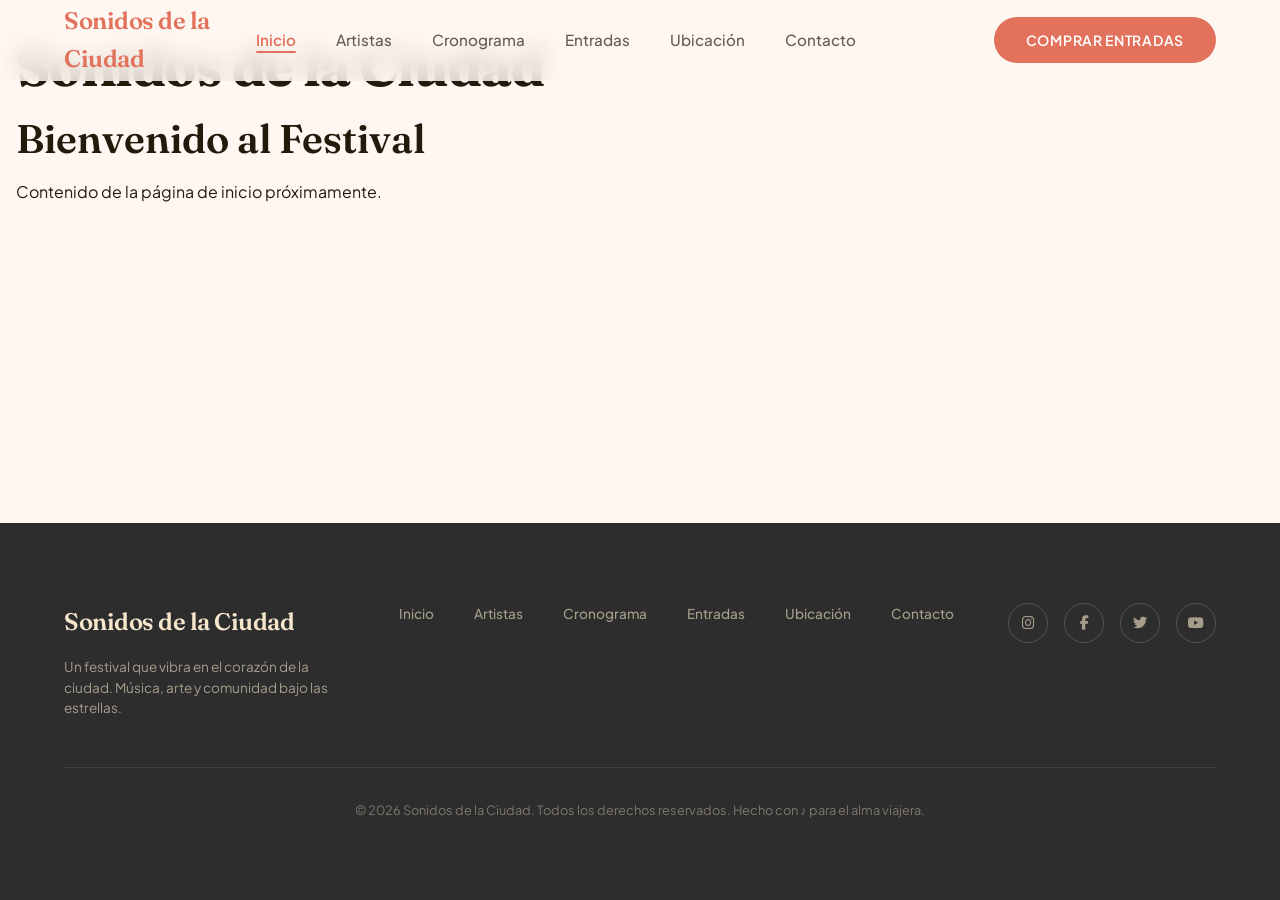
==== index.html @ 16a79fd2 "Estructura del proyecto - componentes comunes" ====
<!DOCTYPE html>
<html lang="es">
<head>
  <meta charset="UTF-8">
  <meta name="viewport" content="width=device-width, initial-scale=1.0">
  <meta name="description" content="Sonidos de la Ciudad - Festival de música local. Descubre artistas, cronograma, entradas y más.">
  <meta name="keywords" content="festival, música, local, artistas, entradas, Sonidos de la Ciudad">
  <meta name="author" content="Sonidos de la Ciudad">
  <title>Sonidos de la Ciudad - Festival de Música Local</title>

  <!-- Favicon -->
  <link rel="icon" type="image/x-icon" href="favicon.ico">

  <!-- Google Fonts: Fraunces & Plus Jakarta Sans -->
  <link rel="preconnect" href="https://fonts.googleapis.com">
  <link rel="preconnect" href="https://fonts.gstatic.com" crossorigin>
  <link href="https://fonts.googleapis.com/css2?family=Fraunces:ital,opsz,wght@0,9..144,100..900;1,9..144,100..900&family=Plus+Jakarta+Sans:ital,wght@0,200..800;1,200..800&display=swap" rel="stylesheet">

  <!-- Font Awesome -->
  <link rel="stylesheet" href="https://cdnjs.cloudflare.com/ajax/libs/font-awesome/6.5.0/css/all.min.css">

  <!-- CSS Global -->
  <link rel="stylesheet" href="css/style.css">

  <!-- CSS Componentes -->
  <link rel="stylesheet" href="css/navbar.css">
  <link rel="stylesheet" href="css/footer.css">

  <!-- CSS Página -->
  <link rel="stylesheet" href="css/index.css">
</head>
<body>
  <!-- Efecto de grano (textura sutil) -->
  <div class="grain-overlay"></div>

  <!-- Navbar inyectado por JS -->
  <div id="navbar-container"></div>

  <main>
    <h1>Sonidos de la Ciudad</h1>
    <section>
      <h2>Bienvenido al Festival</h2>
      <p>Contenido de la página de inicio próximamente.</p>
    </section>
  </main>

  <!-- Footer inyectado por JS -->
  <div id="footer-container"></div>

  <!-- Scripts -->
  <script src="js/components/navbar.js"></script>
  <script src="js/components/footer.js"></script>
  <script src="js/main.js"></script>
</body>
</html>
---- css/style.css ----
/* ============================================
   SONIDOS DE LA CIUDAD - ESTILOS GLOBALES
   Paleta: Desert Groove (Orgánica y Alternativa)
   ============================================ */

/* --- Variables de color (paleta Desert Groove) --- */
:root {
  /* Colores principales */
  --color-terracotta: #E2725B;
  --color-sage: #8A9A5B;
  --color-charcoal: #2D2D2D;
  --color-sand: #F5E6CC;
  --color-ochre: #CC7722;

  /* Colores extendidos */
  --color-background: #fff8f2;
  --color-surface: #fff8f2;
  --color-surface-container: #fbecd2;
  --color-on-background: #221b0b;
  --color-primary: #9f402d;
  --color-on-primary: #ffffff;
  --color-on-surface: #221b0b;
  --color-outline: #89726d;
  --color-outline-variant: #ddc0ba;

  /* Colores de texto */
  --color-white: #FFFFFF;
  --color-text-dark: #221b0b;
  --color-text-muted: rgba(34, 27, 11, 0.6);

  /* Tipografía */
  --font-heading: 'Fraunces', serif;
  --font-body: 'Plus Jakarta Sans', sans-serif;

  /* Espaciado base */
  --spacing-xs: 0.25rem;
  --spacing-sm: 0.5rem;
  --spacing-md: 1rem;
  --spacing-lg: 1.5rem;
  --spacing-xl: 2rem;
  --spacing-xxl: 3rem;

  /* Bordes */
  --border-radius: 0.5rem;
  --border-radius-lg: 1rem;
  --border-radius-full: 9999px;
}

/* --- Reset universal --- */
*,
*::before,
*::after {
  margin: 0;
  padding: 0;
  box-sizing: border-box;
}

/* --- Base tipográfica --- */
html {
  font-size: 16px;
  scroll-behavior: smooth;
}

body {
  font-family: var(--font-body);
  color: var(--color-on-background);
  background-color: var(--color-background);
  line-height: 1.6;
  min-height: 100vh;
  display: flex;
  flex-direction: column;
  overflow-x: hidden;
}

/* --- Encabezados --- */
h1, h2, h3, h4, h5, h6 {
  font-family: var(--font-heading);
  font-weight: 600;
  line-height: 1.2;
  margin-bottom: var(--spacing-md);
  color: var(--color-on-background);
}

h1 {
  font-size: 3.5rem;
  font-weight: 700;
  letter-spacing: -0.02em;
}

h2 {
  font-size: 2.5rem;
  font-weight: 600;
}

h3 {
  font-size: 1.5rem;
  font-weight: 600;
}

/* --- Enlaces --- */
a {
  color: var(--color-terracotta);
  text-decoration: none;
}

a:hover {
  color: var(--color-primary);
}

/* --- Imágenes --- */
img {
  max-width: 100%;
  height: auto;
  display: block;
}

/* --- Contenedor principal --- */
main {
  flex: 1;
  padding: var(--spacing-xl) var(--spacing-md);
  max-width: 1280px;
  margin: 0 auto;
  width: 100%;
}

/* --- Contenedor general --- */
.container {
  max-width: 1280px;
  margin: 0 auto;
  padding: 0 var(--spacing-xl);
}

/* --- Utilidades --- */
.text-center {
  text-align: center;
}

.sr-only {
  position: absolute;
  width: 1px;
  height: 1px;
  padding: 0;
  margin: -1px;
  overflow: hidden;
  clip: rect(0, 0, 0, 0);
  white-space: nowrap;
  border: 0;
}

/* --- Efecto grano (textura sutil) --- */
.grain-overlay {
  pointer-events: none;
  position: fixed;
  inset: 0;
  z-index: 9999;
  opacity: 0.03;
  background-image: url("https://www.transparenttextures.com/patterns/p6.png");
}

/* --- Botones base --- */
.btn {
  display: inline-block;
  padding: 0.75rem 2rem;
  border-radius: var(--border-radius-full);
  font-family: var(--font-body);
  font-weight: 600;
  font-size: 0.875rem;
  letter-spacing: 0.05em;
  text-transform: uppercase;
  cursor: pointer;
  border: none;
}

.btn-primary {
  background-color: var(--color-terracotta);
  color: var(--color-on-primary);
}

.btn-primary:hover {
  background-color: var(--color-primary);
}

.btn-secondary {
  background-color: transparent;
  color: var(--color-on-background);
  border: 1px solid rgba(34, 27, 11, 0.2);
}

.btn-secondary:hover {
  background-color: rgba(245, 230, 204, 0.2);
}

/* --- Labels y texto pequeño --- */
.label {
  font-family: var(--font-body);
  font-size: 0.875rem;
  font-weight: 600;
  letter-spacing: 0.05em;
  text-transform: uppercase;
}

.label-sm {
  font-size: 0.75rem;
  font-weight: 500;
}

/* --- Cuerpo de texto --- */
.body-lg {
  font-size: 1.125rem;
  line-height: 1.75;
}

.body-md {
  font-size: 1rem;
  line-height: 1.5;
}
---- css/navbar.css ----
/* ============================================
   NAVBAR - Estilos del componente de navegación
   Estilo: Desert Groove (orgánico y sofisticado)
   ============================================ */

header {
  position: fixed;
  top: 0;
  width: 100%;
  z-index: 50;
  backdrop-filter: blur(12px);
  background-color: rgba(255, 248, 242, 0.8);
  border-bottom: 1px solid transparent;
}

header .nav-container {
  display: flex;
  justify-content: space-between;
  align-items: center;
  width: 100%;
  max-width: 1280px;
  margin: 0 auto;
  padding: 1.25rem 4rem;
  height: 5rem;
}

header .logo a {
  font-family: var(--font-heading);
  font-size: 1.5rem;
  font-weight: 600;
  color: var(--color-terracotta);
  letter-spacing: -0.02em;
}

header .logo a:hover {
  color: var(--color-primary);
}

nav {
  display: flex;
  align-items: center;
  justify-content: space-between;
  width: 100%;
}

.nav-links {
  display: flex;
  list-style: none;
  gap: 2.5rem;
  align-items: center;
}

.nav-links a {
  color: rgba(34, 27, 11, 0.7);
  font-family: var(--font-body);
  font-size: 0.95rem;
  font-weight: 500;
  position: relative;
}

.nav-links a:hover {
  color: var(--color-terracotta);
}

.nav-links a.active {
  color: var(--color-terracotta);
  font-weight: 600;
}

.nav-links a.active::after {
  content: '';
  position: absolute;
  bottom: -4px;
  left: 0;
  width: 100%;
  height: 2px;
  background-color: var(--color-terracotta);
  border-radius: 1px;
}

/* --- Botón CTA en navbar --- */
.nav-cta {
  background-color: var(--color-terracotta);
  color: var(--color-on-primary);
  padding: 0.75rem 2rem;
  border-radius: var(--border-radius-full);
  font-family: var(--font-body);
  font-size: 0.875rem;
  font-weight: 600;
  letter-spacing: 0.05em;
  text-transform: uppercase;
  cursor: pointer;
  border: none;
}

.nav-cta:hover {
  background-color: var(--color-primary);
}

/* --- Menú hamburguesa (móvil) --- */
.menu-toggle {
  display: none;
  background: none;
  border: none;
  cursor: pointer;
  padding: 0.5rem;
  z-index: 100;
}

.hamburger {
  display: block;
  width: 24px;
  height: 2px;
  background-color: var(--color-on-background);
  position: relative;
}

.hamburger::before,
.hamburger::after {
  content: '';
  position: absolute;
  width: 24px;
  height: 2px;
  background-color: var(--color-on-background);
}

.hamburger::before {
  top: -7px;
}

.hamburger::after {
  top: 7px;
}

/* --- Responsive --- */
@media (max-width: 768px) {
  header .nav-container {
    padding: 1rem 1.25rem;
  }

  .menu-toggle {
    display: block;
  }

  .nav-links {
    position: fixed;
    top: 0;
    right: -100%;
    width: 70%;
    max-width: 300px;
    height: 100vh;
    background-color: var(--color-background);
    flex-direction: column;
    justify-content: center;
    align-items: center;
    gap: 2rem;
    box-shadow: -4px 0 20px rgba(0, 0, 0, 0.1);
  }

  .nav-links.active {
    right: 0;
  }

  .nav-links a {
    font-size: 1.1rem;
  }

  .nav-cta {
    margin-top: 1rem;
  }
}
---- css/footer.css ----
/* ============================================
   FOOTER - Estilos del pie de página
   Estilo: Desert Groove (orgánico y sofisticado)
   ============================================ */

footer {
  background-color: var(--color-charcoal);
  color: var(--color-sand);
  width: 100%;
  padding: 5rem 4rem;
  display: flex;
  flex-direction: column;
  gap: 3rem;
}

.footer-content {
  display: flex;
  flex-direction: row;
  justify-content: space-between;
  align-items: flex-start;
  max-width: 1280px;
  margin: 0 auto;
  width: 100%;
  gap: 2rem;
}

.footer-brand {
  display: flex;
  flex-direction: column;
  gap: 1rem;
}

.footer-brand .logo {
  font-family: var(--font-heading);
  font-size: 1.5rem;
  font-weight: 600;
  color: var(--color-sand);
  letter-spacing: -0.02em;
}

.footer-brand p {
  font-size: 0.85rem;
  color: rgba(245, 230, 204, 0.6);
  max-width: 280px;
  line-height: 1.5;
}

.footer-links {
  display: flex;
  gap: 2.5rem;
  align-items: center;
}

.footer-links a {
  font-size: 0.85rem;
  color: rgba(245, 230, 204, 0.6);
  font-weight: 500;
}

.footer-links a:hover {
  color: var(--color-sand);
}

.footer-social {
  display: flex;
  gap: 1rem;
}

.footer-social a {
  width: 2.5rem;
  height: 2.5rem;
  border: 1px solid rgba(245, 230, 204, 0.2);
  border-radius: 50%;
  display: flex;
  align-items: center;
  justify-content: center;
  color: rgba(245, 230, 204, 0.6);
}

.footer-social a:hover {
  background-color: rgba(245, 230, 204, 0.1);
  color: var(--color-sand);
}

.footer-social a i {
  font-size: 0.9rem;
}

.footer-bottom {
  text-align: center;
  padding-top: 2rem;
  border-top: 1px solid rgba(245, 230, 204, 0.1);
  font-size: 0.8rem;
  color: rgba(245, 230, 204, 0.4);
  max-width: 1280px;
  margin: 0 auto;
  width: 100%;
}

/* --- Responsive --- */
@media (max-width: 768px) {
  footer {
    padding: 3rem 1.25rem;
  }

  .footer-content {
    flex-direction: column;
    align-items: center;
    text-align: center;
  }

  .footer-brand {
    align-items: center;
  }

  .footer-brand p {
    text-align: center;
  }

  .footer-links {
    flex-direction: column;
    gap: 1rem;
  }

  .footer-social {
    margin-top: 1rem;
  }
}
---- css/index.css ----
/* ============================================
   INDEX - Estilos de la página de Inicio
   Estilo: Desert Groove (orgánico y sofisticado)
   ============================================ */

/* Estilos específicos de la página de inicio */
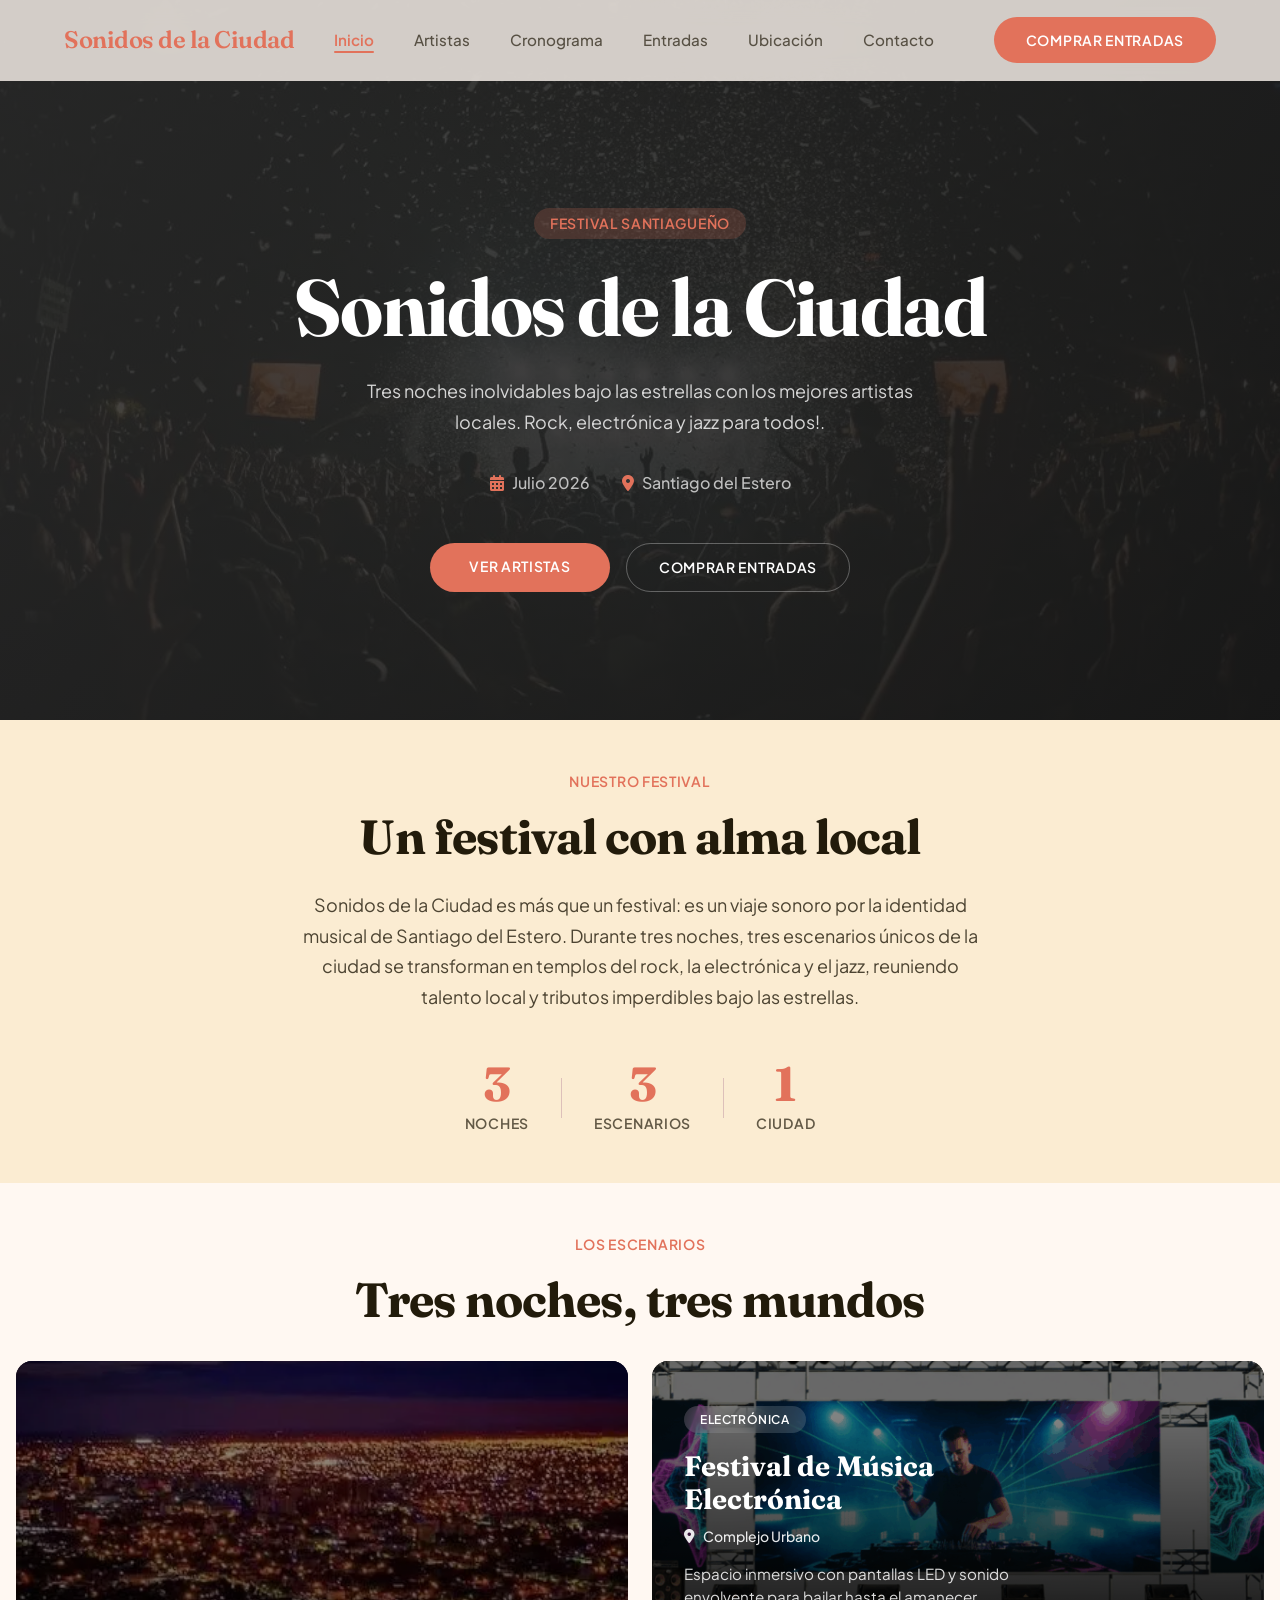
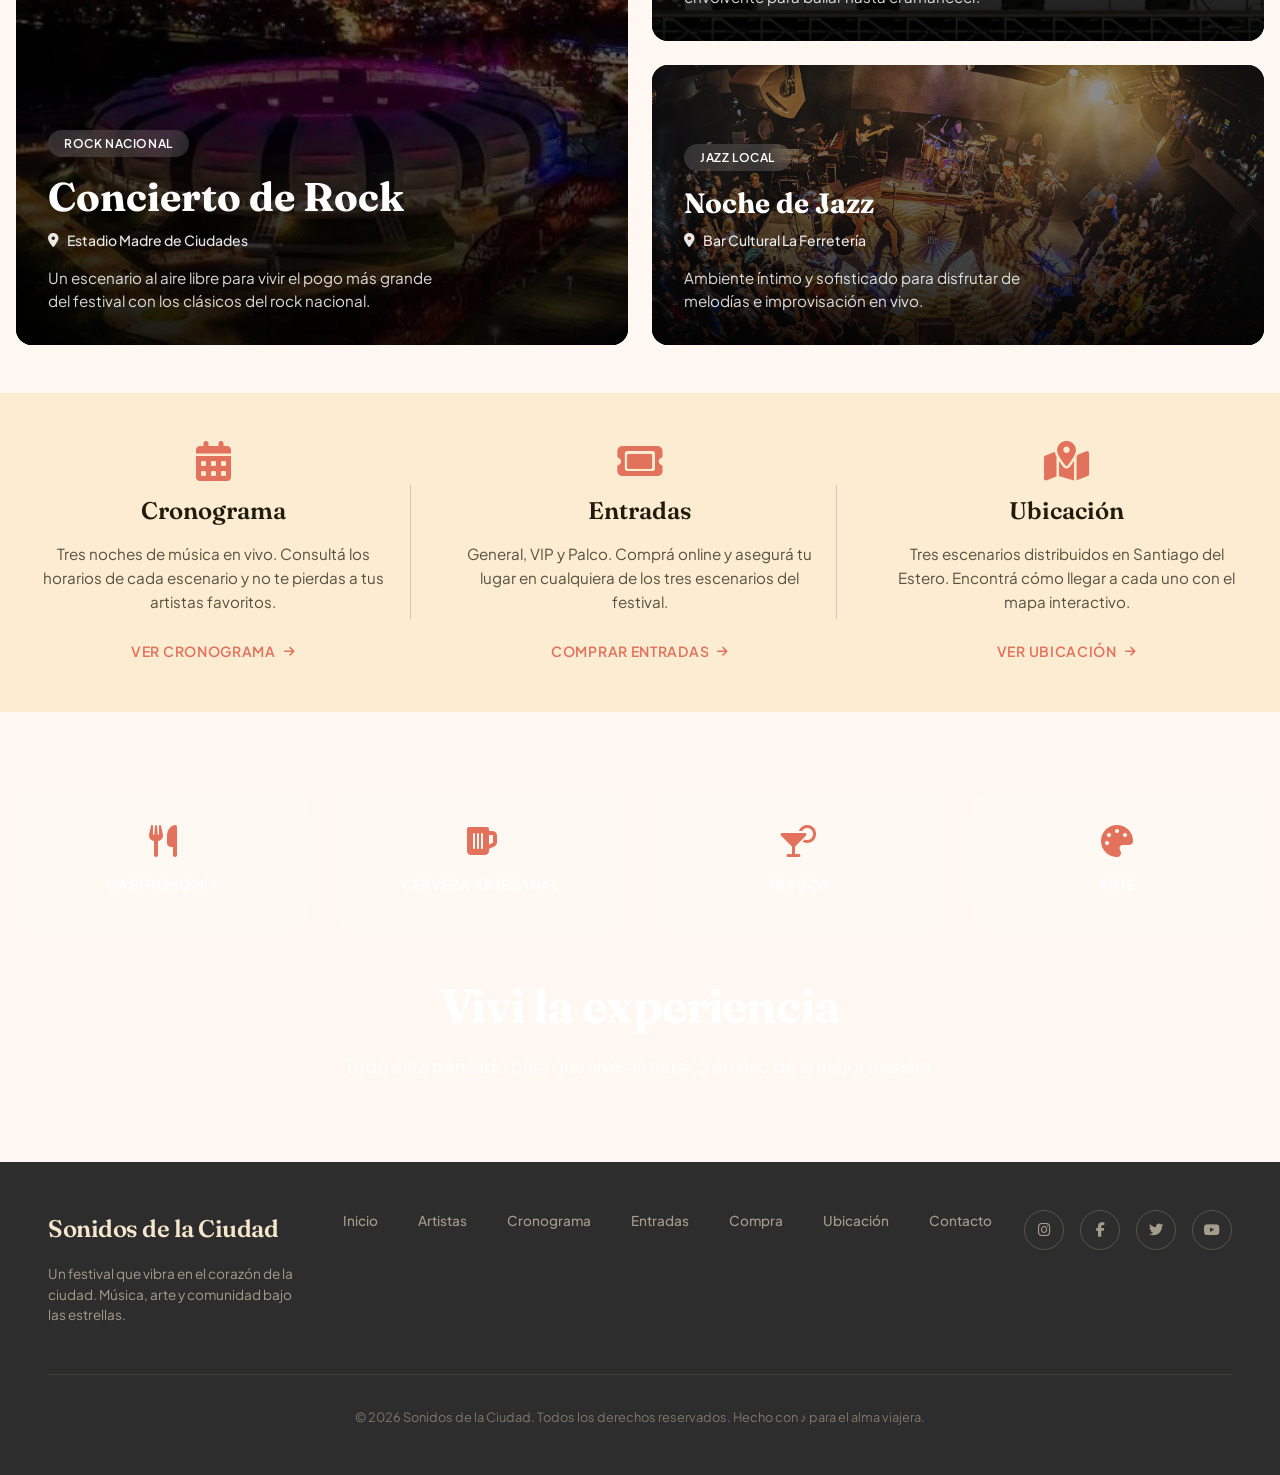
==== commit db6258b9: "Inicio con secciones internas añadidas" ====
--- a/index.html
+++ b/index.html
@@ -6,7 +6,7 @@
   <meta name="description" content="Sonidos de la Ciudad - Festival de música local. Descubre artistas, cronograma, entradas y más.">
   <meta name="keywords" content="festival, música, local, artistas, entradas, Sonidos de la Ciudad">
   <meta name="author" content="Sonidos de la Ciudad">
-  <title>Sonidos de la Ciudad - Festival de Música Local</title>
+  <title>Sonidos de la Ciudad - FESTIVAL SANTIAGUEÑO</title>
 
   <!-- Favicon -->
   <link rel="icon" type="image/x-icon" href="favicon.ico">
@@ -36,13 +36,150 @@
   <!-- Navbar inyectado por JS -->
   <div id="navbar-container"></div>
 
+  <!-- Hero Section (fuera de main para ocupar ancho completo) -->
+  <section class="hero">
+    <div class="hero-content">
+      <span class="hero-label">Festival Santiagueño</span>
+      <h1 class="hero-title">Sonidos de la Ciudad</h1>
+      <p class="hero-subtitle body-lg">Tres noches inolvidables bajo las estrellas con los mejores artistas locales. Rock, electrónica y jazz para todos!.</p>
+      <div class="hero-meta">
+        <span class="hero-date"><i class="fas fa-calendar-alt"></i>Julio  2026</span>
+        <span class="hero-location"><i class="fas fa-map-marker-alt"></i> Santiago del Estero</span>
+      </div>
+      <div class="hero-actions">
+        <a href="artistas.html" class="btn btn-primary">Ver Artistas</a>
+        <a href="entradas.html" class="btn btn-outline-light">Comprar Entradas</a>
+      </div>
+    </div>
+  </section>
+
   <main>
-    <h1>Sonidos de la Ciudad</h1>
-    <section>
-      <h2>Bienvenido al Festival</h2>
-      <p>Contenido de la página de inicio próximamente.</p>
-    </section>
-  </main>
+  <!-- About Section -->
+  <section class="about">
+    <div class="about-content">
+      <span class="about-label">Nuestro Festival</span>
+      <h2 class="about-title">Un festival con alma local</h2>
+      <p class="about-text body-lg">Sonidos de la Ciudad es más que un festival: es un viaje sonoro por la identidad musical de Santiago del Estero. Durante tres noches, tres escenarios únicos de la ciudad se transforman en templos del rock, la electrónica y el jazz, reuniendo talento local y tributos imperdibles bajo las estrellas.</p>
+      <div class="about-stats">
+        <div class="about-stat">
+          <span class="about-stat-number">3</span>
+          <span class="about-stat-label">Noches</span>
+        </div>
+        <div class="about-stat-divider"></div>
+        <div class="about-stat">
+          <span class="about-stat-number">3</span>
+          <span class="about-stat-label">Escenarios</span>
+        </div>
+        <div class="about-stat-divider"></div>
+        <div class="about-stat">
+          <span class="about-stat-number">1</span>
+          <span class="about-stat-label">Ciudad</span>
+        </div>
+      </div>
+    </div>
+  </section>
+
+  <!-- Events Bento Section -->
+  <section class="events">
+    <div class="events-header">
+      <span class="events-label">Los Escenarios</span>
+      <h2 class="events-title">Tres noches, tres mundos</h2>
+    </div>
+
+    <div class="events-bento">
+      <!-- Card grande: Rock -->
+      <article class="event-card event-card-large">
+        <div class="event-card-image">
+          <img src="assets/img/index/estadio-unico.webp" alt="Concierto de rock en el Estadio Madre de Ciudades">
+        </div>
+        <div class="event-card-content">
+          <span class="event-genre">Rock Nacional</span>
+          <h3 class="event-title">Concierto de Rock</h3>
+          <p class="event-place"><i class="fas fa-map-marker-alt"></i> Estadio Madre de Ciudades</p>
+          <p class="event-description">Un escenario al aire libre para vivir el pogo más grande del festival con los clásicos del rock nacional.</p>
+        </div>
+      </article>
+
+      <!-- Card: Electrónica -->
+      <article class="event-card">
+        <div class="event-card-image">
+          <img src="assets/img/index/complejo-urbano.webp" alt="Festival de música electrónica en el Complejo Urbano">
+        </div>
+        <div class="event-card-content">
+          <span class="event-genre">Electrónica</span>
+          <h3 class="event-title">Festival de Música Electrónica</h3>
+          <p class="event-place"><i class="fas fa-map-marker-alt"></i> Complejo Urbano</p>
+          <p class="event-description">Espacio inmersivo con pantallas LED y sonido envolvente para bailar hasta el amanecer.</p>
+        </div>
+      </article>
+
+      <!-- Card: Jazz -->
+      <article class="event-card">
+        <div class="event-card-image">
+          <img src="assets/img/index/bar.webp" alt="Noche de jazz en el Bar Cultural La Ferretería">
+        </div>
+        <div class="event-card-content">
+          <span class="event-genre">Jazz Local</span>
+          <h3 class="event-title">Noche de Jazz</h3>
+          <p class="event-place"><i class="fas fa-map-marker-alt"></i> Bar Cultural La Ferretería</p>
+          <p class="event-description">Ambiente íntimo y sofisticado para disfrutar de melodías e improvisación en vivo.</p>
+        </div>
+      </article>
+    </div>
+  </section>
+
+  <!-- Info Section (Cronograma + Entradas + Ubicación) -->
+  <section class="info">
+    <div class="info-grid">
+      <div class="info-block">
+        <i class="fas fa-calendar-days info-icon"></i>
+        <h3 class="info-title">Cronograma</h3>
+        <p class="info-text">Tres noches de música en vivo. Consultá los horarios de cada escenario y no te pierdas a tus artistas favoritos.</p>
+        <a href="cronograma.html" class="info-link">Ver cronograma <i class="fas fa-arrow-right"></i></a>
+      </div>
+
+      <div class="info-block">
+        <i class="fas fa-ticket info-icon"></i>
+        <h3 class="info-title">Entradas</h3>
+        <p class="info-text">General, VIP y Palco. Comprá online y asegurá tu lugar en cualquiera de los tres escenarios del festival.</p>
+        <a href="entradas.html" class="info-link">Comprar entradas <i class="fas fa-arrow-right"></i></a>
+      </div>
+
+      <div class="info-block">
+        <i class="fas fa-map-location-dot info-icon"></i>
+        <h3 class="info-title">Ubicación</h3>
+        <p class="info-text">Tres escenarios distribuidos en Santiago del Estero. Encontrá cómo llegar a cada uno con el mapa interactivo.</p>
+        <a href="ubicacion.html" class="info-link">Ver ubicación <i class="fas fa-arrow-right"></i></a>
+      </div>
+    </div>
+  </section>
+</main>
+
+  <!-- Experience Section (Vivi la experiencia) -->
+  <section class="experience">
+    <div class="experience-content">
+      <div class="experience-cards">
+        <div class="experience-card">
+          <i class="fas fa-utensils experience-icon"></i>
+          <span class="experience-label">Gastronomía</span>
+        </div>
+        <div class="experience-card">
+          <i class="fas fa-beer-mug-empty experience-icon"></i>
+          <span class="experience-label">Cerveza Artesanal</span>
+        </div>
+        <div class="experience-card">
+          <i class="fas fa-martini-glass-citrus experience-icon"></i>
+          <span class="experience-label">Tragos</span>
+        </div>
+        <div class="experience-card">
+          <i class="fas fa-palette experience-icon"></i>
+          <span class="experience-label">Arte</span>
+        </div>
+      </div>
+      <h2 class="experience-title">Vivi la experiencia</h2>
+      <p class="experience-text body-lg">Todo está pensado para que vivas la música en vivo de la mejor manera.</p>
+    </div>
+  </section>
 
   <!-- Footer inyectado por JS -->
   <div id="footer-container"></div>
--- a/css/style.css
+++ b/css/style.css
@@ -117,8 +117,8 @@
 /* --- Contenedor principal --- */
 main {
   flex: 1;
-  padding: var(--spacing-xl) var(--spacing-md);
-  max-width: 1280px;
+  /* padding: var(--spacing-xl) var(--spacing-md); */
+  /* max-width: 1280px; */
   margin: 0 auto;
   width: 100%;
 }
@@ -152,7 +152,7 @@
   pointer-events: none;
   position: fixed;
   inset: 0;
-  z-index: 9999;
+  z-index: 40;
   opacity: 0.03;
   background-image: url("https://www.transparenttextures.com/patterns/p6.png");
 }
@@ -178,6 +178,7 @@
 
 .btn-primary:hover {
   background-color: var(--color-primary);
+  color: var(--color-on-primary);
 }
 
 .btn-secondary {
@@ -190,6 +191,18 @@
   background-color: rgba(245, 230, 204, 0.2);
 }
 
+.btn-outline-light {
+  background-color: transparent;
+  color: var(--color-white);
+  border: 1px solid rgba(255, 255, 255, 0.3);
+}
+
+.btn-outline-light:hover {
+  background-color: rgba(255, 255, 255, 0.15);
+  border-color: rgba(255, 255, 255, 0.5);
+  color: var(--color-white);
+}
+
 /* --- Labels y texto pequeño --- */
 .label {
   font-family: var(--font-body);
--- a/css/navbar.css
+++ b/css/navbar.css
@@ -30,6 +30,7 @@
   font-weight: 600;
   color: var(--color-terracotta);
   letter-spacing: -0.02em;
+  margin-right: 2.5rem;
 }
 
 header .logo a:hover {
@@ -37,10 +38,11 @@
 }
 
 nav {
+  flex: 1;
   display: flex;
   align-items: center;
   justify-content: space-between;
-  width: 100%;
+  gap: 2rem;
 }
 
 .nav-links {
@@ -89,12 +91,11 @@
   font-weight: 600;
   letter-spacing: 0.05em;
   text-transform: uppercase;
-  cursor: pointer;
-  border: none;
 }
 
 .nav-cta:hover {
   background-color: var(--color-primary);
+  color: var(--color-on-primary);
 }
 
 /* --- Menú hamburguesa (móvil) --- */
@@ -169,3 +170,4 @@
     margin-top: 1rem;
   }
 }
+
--- a/css/footer.css
+++ b/css/footer.css
@@ -7,10 +7,10 @@
   background-color: var(--color-charcoal);
   color: var(--color-sand);
   width: 100%;
-  padding: 5rem 4rem;
+  padding: var(--spacing-xxl) var(--spacing-xxl);
   display: flex;
   flex-direction: column;
-  gap: 3rem;
+  gap: var(--spacing-xxl);
 }
 
 .footer-content {
--- a/css/index.css
+++ b/css/index.css
@@ -3,4 +3,579 @@
    Estilo: Desert Groove (orgánico y sofisticado)
    ============================================ */
 
-/* Estilos específicos de la página de inicio */
+/* --- Hero Section --- */
+.hero {
+  display: flex;
+  align-items: center;
+  justify-content: center;
+  min-height: 80vh;
+  padding: calc(var(--spacing-xxl) + 5rem) var(--spacing-md) var(--spacing-xxl);
+  background: url('../assets/img/banners/rcitales-baires-2024-1024x683.webp') center/cover no-repeat;
+  position: relative;
+  overflow: hidden;
+}
+
+.hero::before {
+  content: '';
+  position: absolute;
+  top: 0;
+  left: 0;
+  right: 0;
+  bottom: 0;
+  background: linear-gradient(135deg, rgba(45, 45, 45, 0.85) 0%, rgba(26, 26, 26, 0.9) 100%);
+  pointer-events: none;
+}
+
+.hero-content {
+  position: relative;
+  z-index: 1;
+  text-align: center;
+  max-width: 800px;
+  margin: 0 auto;
+}
+
+.hero-label {
+  display: inline-block;
+  padding: var(--spacing-xs) var(--spacing-md);
+  background-color: rgba(226, 114, 91, 0.2);
+  color: var(--color-terracotta);
+  border-radius: var(--border-radius-full);
+  font-family: var(--font-body);
+  font-size: 0.875rem;
+  font-weight: 600;
+  letter-spacing: 0.05em;
+  text-transform: uppercase;
+  margin-bottom: var(--spacing-lg);
+}
+
+.hero-title {
+  font-size: clamp(2.5rem, 8vw, 5rem);
+  font-weight: 700;
+  color: var(--color-white);
+  margin-bottom: var(--spacing-lg);
+  letter-spacing: -0.02em;
+  line-height: 1.1;
+}
+
+.hero-subtitle {
+  color: rgba(255, 255, 255, 0.8);
+  margin-bottom: var(--spacing-xl);
+  max-width: 600px;
+  margin-left: auto;
+  margin-right: auto;
+}
+
+.hero-meta {
+  display: flex;
+  justify-content: center;
+  gap: var(--spacing-xl);
+  margin-bottom: var(--spacing-xxl);
+  flex-wrap: wrap;
+}
+
+.hero-date,
+.hero-location {
+  color: rgba(255, 255, 255, 0.7);
+  font-family: var(--font-body);
+  font-size: 1rem;
+  font-weight: 500;
+  display: flex;
+  align-items: center;
+  gap: var(--spacing-sm);
+}
+
+.hero-date i,
+.hero-location i {
+  color: var(--color-terracotta);
+}
+
+.hero-actions {
+  display: flex;
+  justify-content: center;
+  gap: var(--spacing-md);
+  flex-wrap: wrap;
+}
+
+.hero-actions .btn {
+  min-width: 180px;
+}
+
+/* Responsive */
+@media (max-width: 768px) {
+  .hero {
+    min-height: 70vh;
+    padding: var(--spacing-xl) var(--spacing-md);
+  }
+
+  .hero-meta {
+    flex-direction: column;
+    gap: var(--spacing-sm);
+  }
+
+  .hero-actions {
+    flex-direction: column;
+    align-items: center;
+  }
+
+  .hero-actions .btn {
+    width: 100%;
+    max-width: 280px;
+  }
+}
+
+/* --- About Section --- */
+.about {
+  background-color: var(--color-surface-container);
+  padding: var(--spacing-xxl) var(--spacing-md);
+}
+
+.about-content {
+  max-width: 900px;
+  margin: 0 auto;
+  text-align: center;
+}
+
+.about-label {
+  display: inline-block;
+  color: var(--color-terracotta);
+  font-family: var(--font-body);
+  font-size: 0.875rem;
+  font-weight: 600;
+  letter-spacing: 0.05em;
+  text-transform: uppercase;
+  margin-bottom: var(--spacing-md);
+}
+
+.about-title {
+  font-size: clamp(2rem, 5vw, 3rem);
+  font-weight: 700;
+  color: var(--color-on-background);
+  margin-bottom: var(--spacing-lg);
+  letter-spacing: -0.02em;
+}
+
+.about-text {
+  color: var(--color-on-background);
+  opacity: 0.8;
+  max-width: 700px;
+  margin: 0 auto var(--spacing-xxl);
+  line-height: 1.7;
+}
+
+.about-stats {
+  display: flex;
+  justify-content: center;
+  align-items: center;
+  gap: var(--spacing-xl);
+  flex-wrap: wrap;
+}
+
+.about-stat {
+  display: flex;
+  flex-direction: column;
+  align-items: center;
+  gap: var(--spacing-xs);
+}
+
+.about-stat-number {
+  font-family: var(--font-heading);
+  font-size: 3rem;
+  font-weight: 700;
+  color: var(--color-terracotta);
+  line-height: 1;
+}
+
+.about-stat-label {
+  font-family: var(--font-body);
+  font-size: 0.875rem;
+  font-weight: 600;
+  letter-spacing: 0.05em;
+  text-transform: uppercase;
+  color: var(--color-on-background);
+  opacity: 0.7;
+}
+
+.about-stat-divider {
+  width: 1px;
+  height: 40px;
+  background-color: var(--color-outline-variant);
+}
+
+@media (max-width: 600px) {
+  .about-stat-divider {
+    display: none;
+  }
+
+  .about-stats {
+    gap: var(--spacing-lg);
+  }
+
+  .about-stat-number {
+    font-size: 2.5rem;
+  }
+}
+
+/* --- Events Bento Section --- */
+.events {
+  background-color: var(--color-background);
+  padding: var(--spacing-xxl) var(--spacing-md);
+}
+
+.events-header {
+  max-width: 1280px;
+  margin: 0 auto var(--spacing-xl);
+  text-align: center;
+}
+
+.events-label {
+  display: inline-block;
+  color: var(--color-terracotta);
+  font-family: var(--font-body);
+  font-size: 0.875rem;
+  font-weight: 600;
+  letter-spacing: 0.05em;
+  text-transform: uppercase;
+  margin-bottom: var(--spacing-md);
+}
+
+.events-title {
+  font-size: clamp(2rem, 5vw, 3rem);
+  font-weight: 700;
+  color: var(--color-on-background);
+  letter-spacing: -0.02em;
+}
+
+.events-bento {
+  display: grid;
+  grid-template-columns: repeat(2, 1fr);
+  grid-template-rows: auto auto;
+  gap: var(--spacing-lg);
+  max-width: 1280px;
+  margin: 0 auto;
+}
+
+.event-card {
+  position: relative;
+  border-radius: var(--border-radius-lg);
+  overflow: hidden;
+  min-height: 280px;
+  display: flex;
+  align-items: flex-end;
+  padding: var(--spacing-xl);
+  color: var(--color-white);
+  transition: transform 0.3s ease;
+  background-color: var(--color-charcoal);
+}
+
+.event-card:hover {
+  transform: translateY(-4px);
+}
+
+.event-card-large {
+  grid-column: 1 / 2;
+  grid-row: 1 / 3;
+  min-height: 580px;
+}
+
+.event-card-image {
+  position: absolute;
+  inset: 0;
+  z-index: 0;
+}
+
+.event-card-image img {
+  width: 100%;
+  height: 100%;
+  object-fit: cover;
+  object-position: center;
+  transition: transform 0.5s ease;
+}
+
+.event-card:hover .event-card-image img {
+  transform: scale(1.05);
+}
+
+.event-card-content {
+  position: relative;
+  z-index: 2;
+  max-width: 400px;
+}
+
+.event-genre {
+  display: inline-block;
+  padding: var(--spacing-xs) var(--spacing-md);
+  background-color: rgba(255, 255, 255, 0.15);
+  backdrop-filter: blur(8px);
+  border-radius: var(--border-radius-full);
+  font-family: var(--font-body);
+  font-size: 0.75rem;
+  font-weight: 600;
+  letter-spacing: 0.05em;
+  text-transform: uppercase;
+  margin-bottom: var(--spacing-md);
+}
+
+.event-title {
+  font-size: 1.75rem;
+  font-weight: 700;
+  color: var(--color-white);
+  margin-bottom: var(--spacing-sm);
+  line-height: 1.2;
+}
+
+.event-card-large .event-title {
+  font-size: 2.5rem;
+}
+
+.event-place {
+  font-size: 0.875rem;
+  font-weight: 500;
+  color: rgba(255, 255, 255, 0.9);
+  margin-bottom: var(--spacing-md);
+  display: flex;
+  align-items: center;
+  gap: var(--spacing-sm);
+}
+
+.event-description {
+  font-size: 0.95rem;
+  line-height: 1.5;
+  color: rgba(255, 255, 255, 0.85);
+}
+
+/* Overlay oscuro para legibilidad */
+.event-card::before {
+  content: '';
+  position: absolute;
+  inset: 0;
+  background: linear-gradient(180deg, transparent 20%, rgba(0, 0, 0, 0.8) 100%);
+  z-index: 1;
+}
+
+/* Capa de grano sobre las imágenes */
+.event-card::after {
+  content: '';
+  position: absolute;
+  inset: 0;
+  background-color: rgba(0, 0, 0, 0.45);
+  background-image: url("https://www.transparenttextures.com/patterns/p6.png");
+  background-blend-mode: overlay;
+  opacity: 1;
+  z-index: 1;
+  pointer-events: none;
+}
+
+/* Responsive */
+@media (max-width: 768px) {
+  .events-bento {
+    grid-template-columns: 1fr;
+  }
+
+  .event-card-large {
+    grid-column: 1;
+    grid-row: auto;
+    min-height: 360px;
+  }
+
+  .event-card {
+    min-height: 280px;
+  }
+
+  .event-card-large .event-title {
+    font-size: 1.75rem;
+  }
+}
+
+/* --- Info Section (Cronograma + Entradas + Ubicación) --- */
+.info {
+  background-color: var(--color-surface-container);
+  padding: var(--spacing-xxl) var(--spacing-md);
+}
+
+.info-grid {
+  display: grid;
+  grid-template-columns: repeat(3, 1fr);
+  gap: var(--spacing-xl);
+  max-width: 1280px;
+  margin: 0 auto;
+}
+
+.info-block {
+  text-align: center;
+  padding: 0 var(--spacing-md);
+  position: relative;
+}
+
+.info-block:not(:last-child)::after {
+  content: '';
+  position: absolute;
+  right: 0;
+  top: 20%;
+  height: 60%;
+  width: 1px;
+  background-color: var(--color-outline-variant);
+}
+
+.info-icon {
+  font-size: 2.5rem;
+  color: var(--color-terracotta);
+  margin-bottom: var(--spacing-md);
+  display: inline-block;
+}
+
+.info-title {
+  font-family: var(--font-heading);
+  font-size: 1.5rem;
+  font-weight: 600;
+  color: var(--color-on-background);
+  margin-bottom: var(--spacing-md);
+}
+
+.info-text {
+  font-size: 0.95rem;
+  line-height: 1.6;
+  color: var(--color-on-background);
+  opacity: 0.75;
+  margin-bottom: var(--spacing-lg);
+}
+
+.info-link {
+  display: inline-flex;
+  align-items: center;
+  gap: var(--spacing-sm);
+  color: var(--color-terracotta);
+  font-family: var(--font-body);
+  font-size: 0.875rem;
+  font-weight: 600;
+  letter-spacing: 0.05em;
+  text-transform: uppercase;
+  text-decoration: none;
+  transition: gap 0.3s ease;
+}
+
+.info-link:hover {
+  gap: var(--spacing-md);
+  color: var(--color-primary);
+}
+
+.info-link i {
+  font-size: 0.75rem;
+  transition: transform 0.3s ease;
+}
+
+.info-link:hover i {
+  transform: translateX(4px);
+}
+
+@media (max-width: 768px) {
+  .info-grid {
+    grid-template-columns: 1fr;
+    gap: var(--spacing-xxl);
+  }
+
+  .info-block:not(:last-child)::after {
+    display: none;
+  }
+
+  .info-block {
+    padding-bottom: var(--spacing-xl);
+    border-bottom: 1px solid var(--color-outline-variant);
+  }
+
+  .info-block:last-child {
+    padding-bottom: 0;
+    border-bottom: none;
+  }
+}
+
+/* --- Experience Section --- */
+.experience {
+  background: linear-gradient(135deg, rgba(45, 45, 45, 0.92) 0%, rgba(26, 26, 26, 0.95) 100%),
+              url('../assets/img/index/aerea.webp') center/cover no-repeat;
+  background-attachment: fixed;
+  padding: var(--spacing-xxl) var(--spacing-md);
+  min-height: 50vh;
+  display: flex;
+  align-items: center;
+  justify-content: center;
+}
+
+.experience-content {
+  max-width: 1280px;
+  width: 100%;
+  text-align: center;
+  color: var(--color-white);
+}
+
+.experience-cards {
+  display: grid;
+  grid-template-columns: repeat(4, 1fr);
+  gap: var(--spacing-lg);
+  margin-bottom: var(--spacing-xxl);
+}
+
+.experience-card {
+  display: flex;
+  flex-direction: column;
+  align-items: center;
+  justify-content: center;
+  gap: var(--spacing-md);
+  padding: var(--spacing-xl) var(--spacing-md);
+  background-color: rgba(255, 255, 255, 0.08);
+  backdrop-filter: blur(8px);
+  border: 1px solid rgba(255, 255, 255, 0.15);
+  border-radius: var(--border-radius-lg);
+  transition: background-color 0.3s ease, transform 0.3s ease;
+}
+
+.experience-card:hover {
+  background-color: rgba(255, 255, 255, 0.12);
+  transform: translateY(-4px);
+}
+
+.experience-icon {
+  font-size: 2rem;
+  color: var(--color-terracotta);
+}
+
+.experience-label {
+  font-family: var(--font-body);
+  font-size: 0.875rem;
+  font-weight: 600;
+  letter-spacing: 0.05em;
+  text-transform: uppercase;
+  color: var(--color-white);
+}
+
+.experience-title {
+  font-size: clamp(2rem, 5vw, 3rem);
+  font-weight: 700;
+  color: var(--color-white);
+  margin-bottom: var(--spacing-md);
+  letter-spacing: -0.02em;
+}
+
+.experience-text {
+  color: rgba(255, 255, 255, 0.8);
+  max-width: 600px;
+  margin: 0 auto;
+}
+
+@media (max-width: 768px) {
+  .experience-cards {
+    grid-template-columns: repeat(2, 1fr);
+    gap: var(--spacing-md);
+  }
+
+  .experience-card {
+    padding: var(--spacing-lg) var(--spacing-sm);
+  }
+}
+
+@media (max-width: 480px) {
+  .experience-cards {
+    grid-template-columns: 1fr;
+  }
+}
+
+
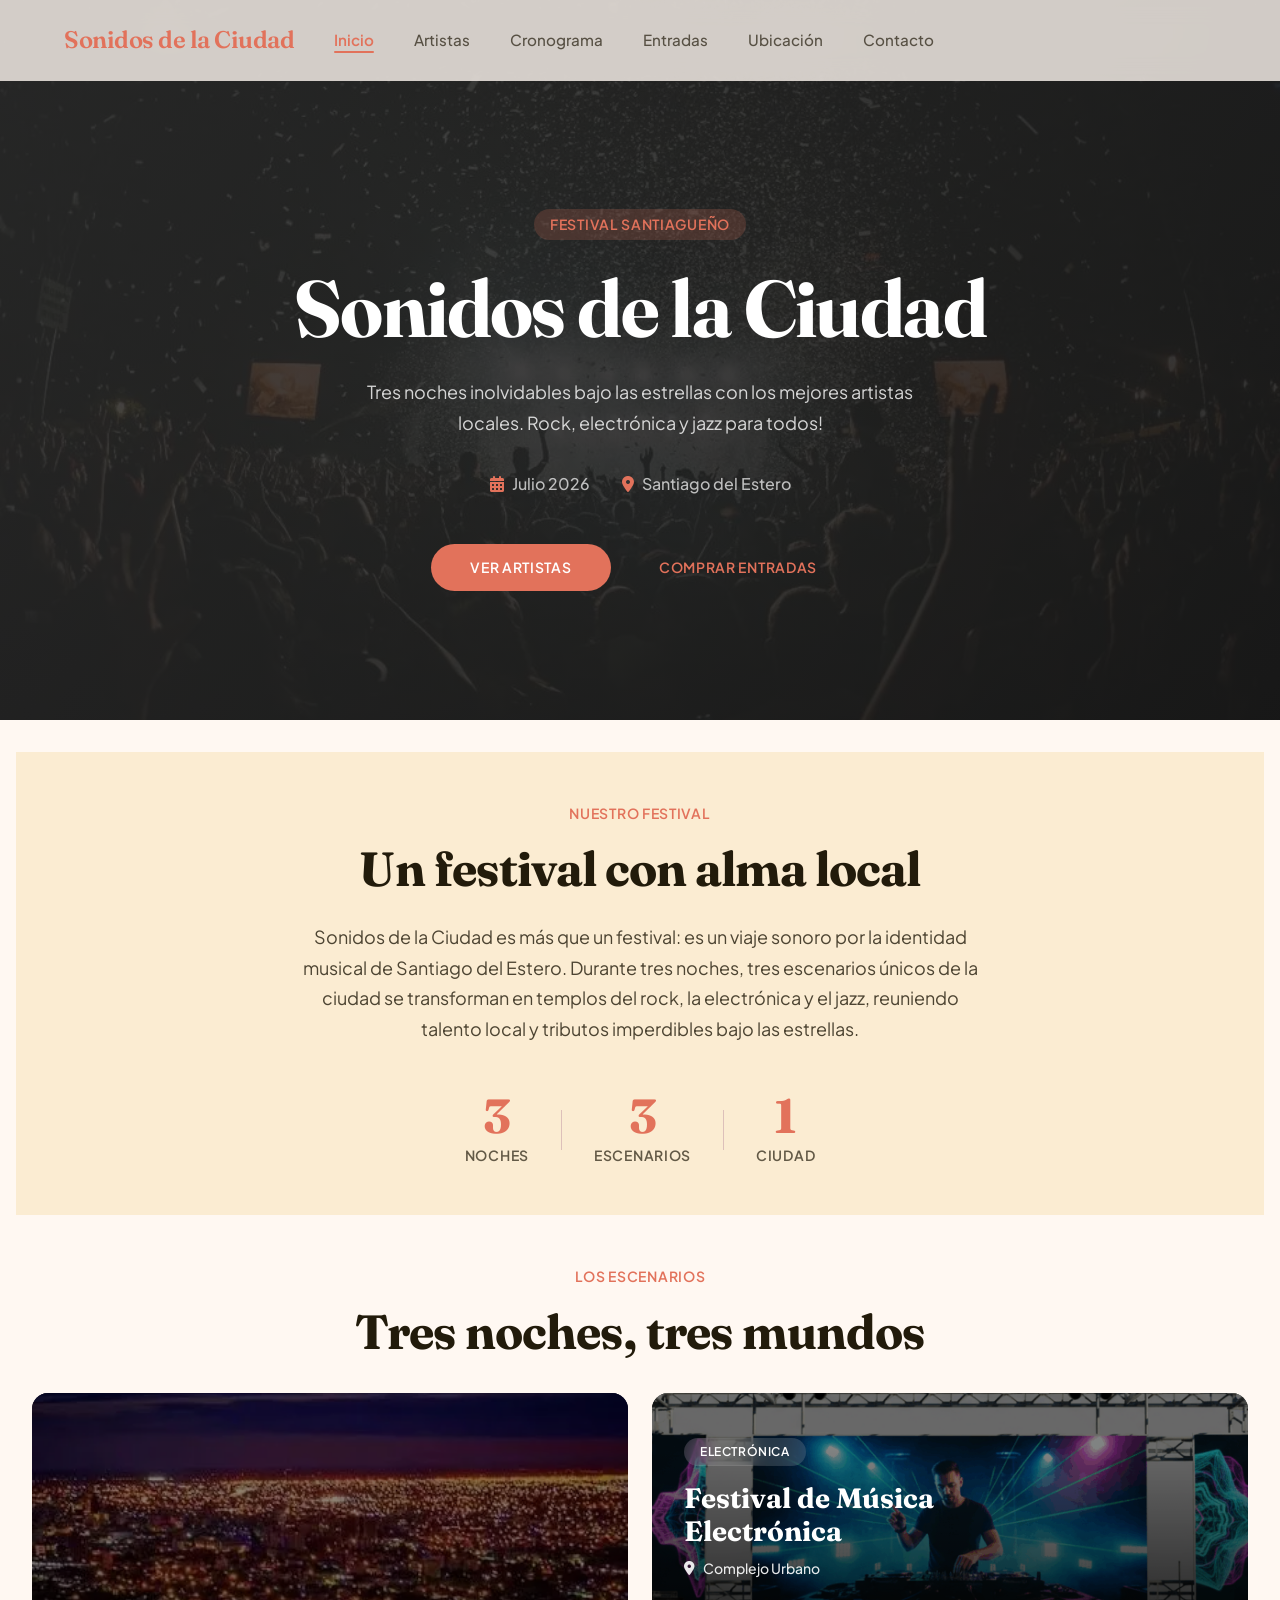
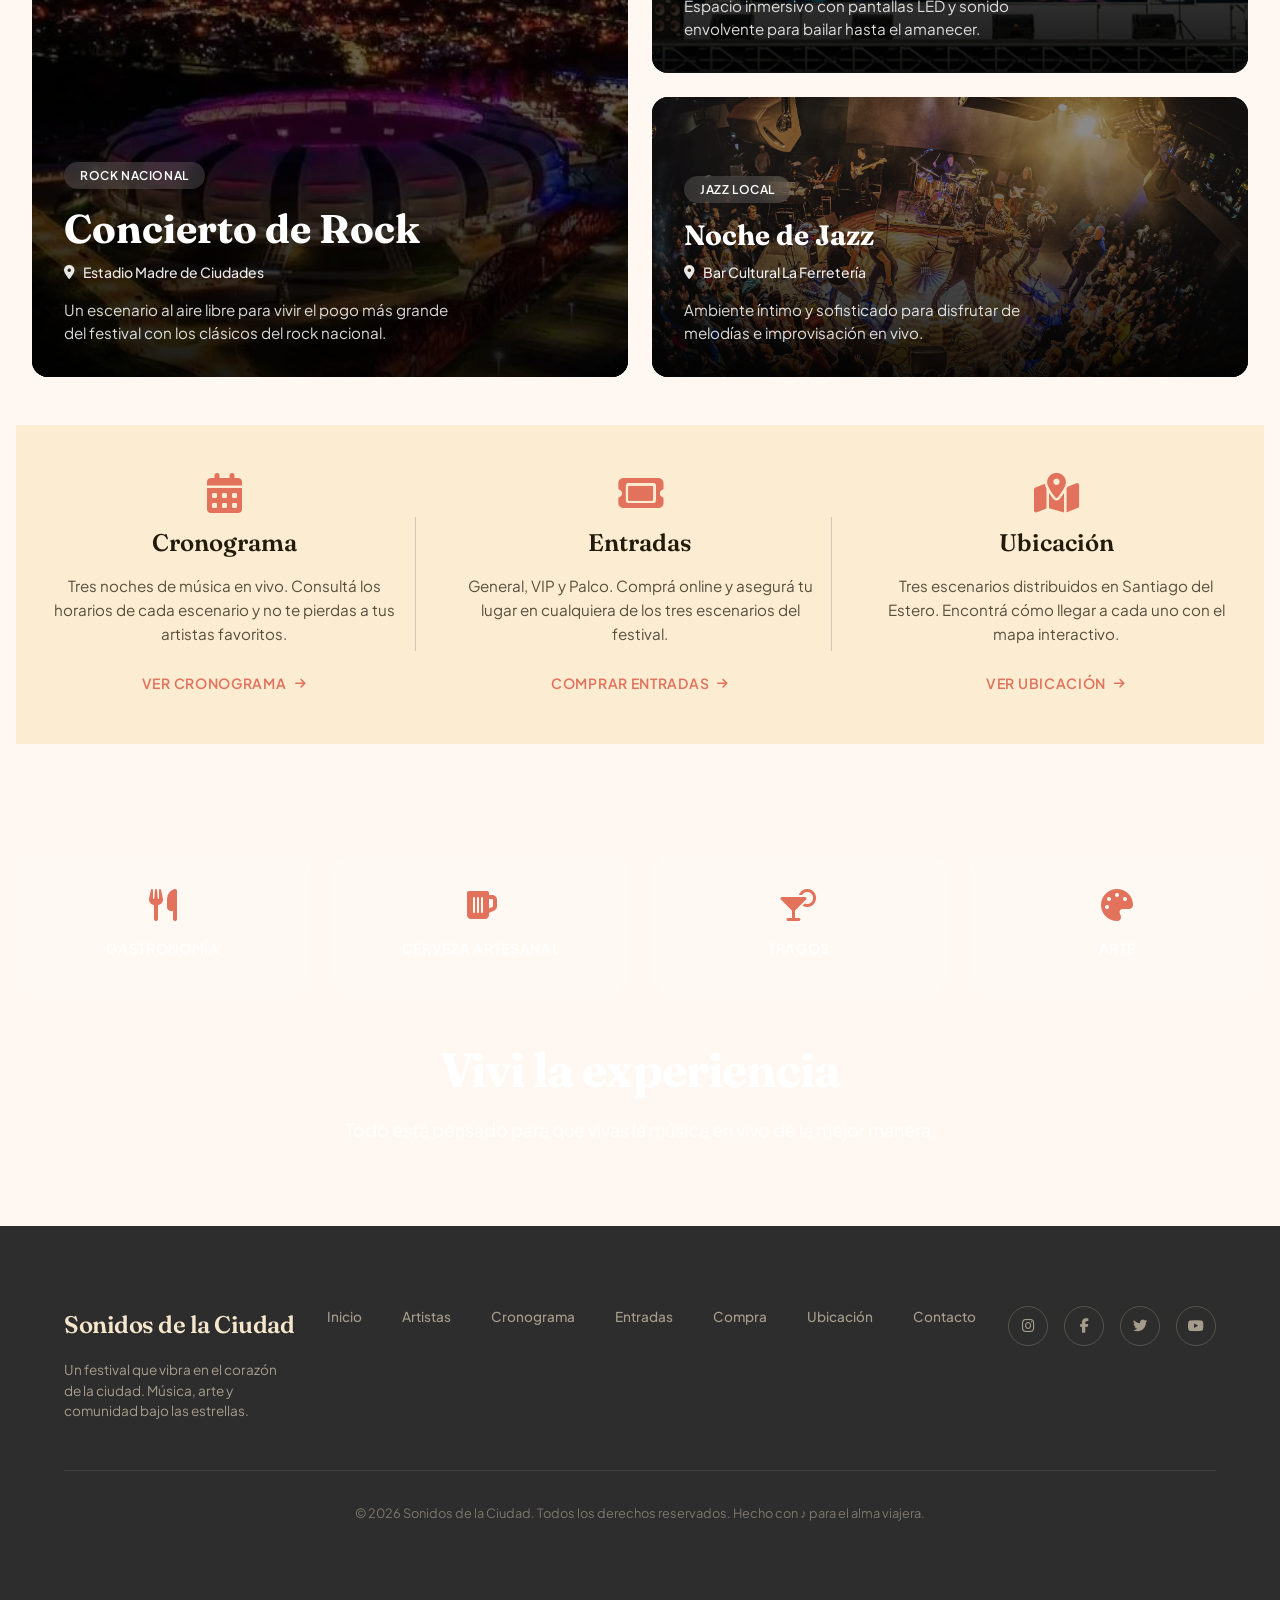
==== commit 97fa3d55: "Sol: Limpieza de puntuación en subtítulo del Hero" ====
--- a/index.html
+++ b/index.html
@@ -41,7 +41,7 @@
     <div class="hero-content">
       <span class="hero-label">Festival Santiagueño</span>
       <h1 class="hero-title">Sonidos de la Ciudad</h1>
-      <p class="hero-subtitle body-lg">Tres noches inolvidables bajo las estrellas con los mejores artistas locales. Rock, electrónica y jazz para todos!.</p>
+      <p class="hero-subtitle body-lg">Tres noches inolvidables bajo las estrellas con los mejores artistas locales. Rock, electrónica y jazz para todos!</p>
       <div class="hero-meta">
         <span class="hero-date"><i class="fas fa-calendar-alt"></i>Julio  2026</span>
         <span class="hero-location"><i class="fas fa-map-marker-alt"></i> Santiago del Estero</span>
--- a/css/style.css
+++ b/css/style.css
@@ -117,8 +117,8 @@
 /* --- Contenedor principal --- */
 main {
   flex: 1;
-  /* padding: var(--spacing-xl) var(--spacing-md); */
-  /* max-width: 1280px; */
+  padding: var(--spacing-xl) var(--spacing-md);
+  max-width: 1280px;
   margin: 0 auto;
   width: 100%;
 }
@@ -152,12 +152,13 @@
   pointer-events: none;
   position: fixed;
   inset: 0;
-  z-index: 40;
+  z-index: 9999;
   opacity: 0.03;
   background-image: url("https://www.transparenttextures.com/patterns/p6.png");
 }
 
 /* --- Botones base --- */
+
 .btn {
   display: inline-block;
   padding: 0.75rem 2rem;
@@ -169,38 +170,58 @@
   text-transform: uppercase;
   cursor: pointer;
   border: none;
-}
+
+  transition:
+    background-color 0.3s ease,
+    color 0.3s ease,
+    transform 0.3s ease,
+    box-shadow 0.3s ease;
+}
+
+
+/* ==========================
+   BOTÓN PRINCIPAL
+   ========================== */
 
 .btn-primary {
   background-color: var(--color-terracotta);
   color: var(--color-on-primary);
 }
 
+
 .btn-primary:hover {
   background-color: var(--color-primary);
   color: var(--color-on-primary);
-}
+
+  transform: translateY(-3px);
+
+  box-shadow:
+    0 8px 20px rgba(226, 114, 91, 0.35);
+}
+
+
+/* ==========================
+   BOTÓN SECUNDARIO
+   ========================== */
 
 .btn-secondary {
   background-color: transparent;
   color: var(--color-on-background);
+
   border: 1px solid rgba(34, 27, 11, 0.2);
 }
 
+
 .btn-secondary:hover {
-  background-color: rgba(245, 230, 204, 0.2);
-}
-
-.btn-outline-light {
-  background-color: transparent;
-  color: var(--color-white);
-  border: 1px solid rgba(255, 255, 255, 0.3);
-}
-
-.btn-outline-light:hover {
-  background-color: rgba(255, 255, 255, 0.15);
-  border-color: rgba(255, 255, 255, 0.5);
-  color: var(--color-white);
+
+  background-color: rgba(245, 230, 204, 0.35);
+
+  color: var(--color-on-background);
+
+  transform: translateY(-3px);
+
+  box-shadow:
+    0 8px 20px rgba(34, 27, 11, 0.12);
 }
 
 /* --- Labels y texto pequeño --- */
--- a/css/navbar.css
+++ b/css/navbar.css
@@ -134,7 +134,12 @@
 }
 
 /* --- Responsive --- */
-@media (max-width: 768px) {
+/* Cambiamos de 768px a 1024px para que en tablets use el menú hamburguesa y el logo respire */
+@media (max-width: 1200px) {
+  .logo a {
+    white-space: nowrap; /* Por seguridad, evita que se divida en líneas */
+  }
+
   header .nav-container {
     padding: 1rem 1.25rem;
   }
@@ -156,6 +161,7 @@
     align-items: center;
     gap: 2rem;
     box-shadow: -4px 0 20px rgba(0, 0, 0, 0.1);
+    z-index: 1000; /* Asegura que el menú quede por encima de todo */
   }
 
   .nav-links.active {
@@ -169,5 +175,4 @@
   .nav-cta {
     margin-top: 1rem;
   }
-}
-
+}
--- a/css/footer.css
+++ b/css/footer.css
@@ -7,11 +7,12 @@
   background-color: var(--color-charcoal);
   color: var(--color-sand);
   width: 100%;
-  padding: var(--spacing-xxl) var(--spacing-xxl);
+  padding: 5rem 4rem;
   display: flex;
   flex-direction: column;
-  gap: var(--spacing-xxl);
+  gap: 3rem;
 }
+
 
 .footer-content {
   display: flex;
@@ -24,11 +25,13 @@
   gap: 2rem;
 }
 
+
 .footer-brand {
   display: flex;
   flex-direction: column;
   gap: 1rem;
 }
+
 
 .footer-brand .logo {
   font-family: var(--font-heading);
@@ -38,6 +41,7 @@
   letter-spacing: -0.02em;
 }
 
+
 .footer-brand p {
   font-size: 0.85rem;
   color: rgba(245, 230, 204, 0.6);
@@ -45,11 +49,13 @@
   line-height: 1.5;
 }
 
+
 .footer-links {
   display: flex;
   gap: 2.5rem;
   align-items: center;
 }
+
 
 .footer-links a {
   font-size: 0.85rem;
@@ -57,14 +63,17 @@
   font-weight: 500;
 }
 
+
 .footer-links a:hover {
   color: var(--color-sand);
 }
+
 
 .footer-social {
   display: flex;
   gap: 1rem;
 }
+
 
 .footer-social a {
   width: 2.5rem;
@@ -77,14 +86,17 @@
   color: rgba(245, 230, 204, 0.6);
 }
 
+
 .footer-social a:hover {
   background-color: rgba(245, 230, 204, 0.1);
   color: var(--color-sand);
 }
 
+
 .footer-social a i {
   font-size: 0.9rem;
 }
+
 
 .footer-bottom {
   text-align: center;
@@ -97,11 +109,18 @@
   width: 100%;
 }
 
-/* --- Responsive --- */
+
+/* ============================================
+   RESPONSIVE
+   ============================================ */
+
 @media (max-width: 768px) {
+
   footer {
     padding: 3rem 1.25rem;
+    gap: 2rem;
   }
+
 
   .footer-content {
     flex-direction: column;
@@ -109,20 +128,30 @@
     text-align: center;
   }
 
+
   .footer-brand {
     align-items: center;
   }
 
+
   .footer-brand p {
     text-align: center;
   }
+
 
   .footer-links {
     flex-direction: column;
     gap: 1rem;
   }
 
+
   .footer-social {
     margin-top: 1rem;
   }
-}
+
+
+  .footer-bottom {
+    padding-top: 1rem;
+  }
+
+}
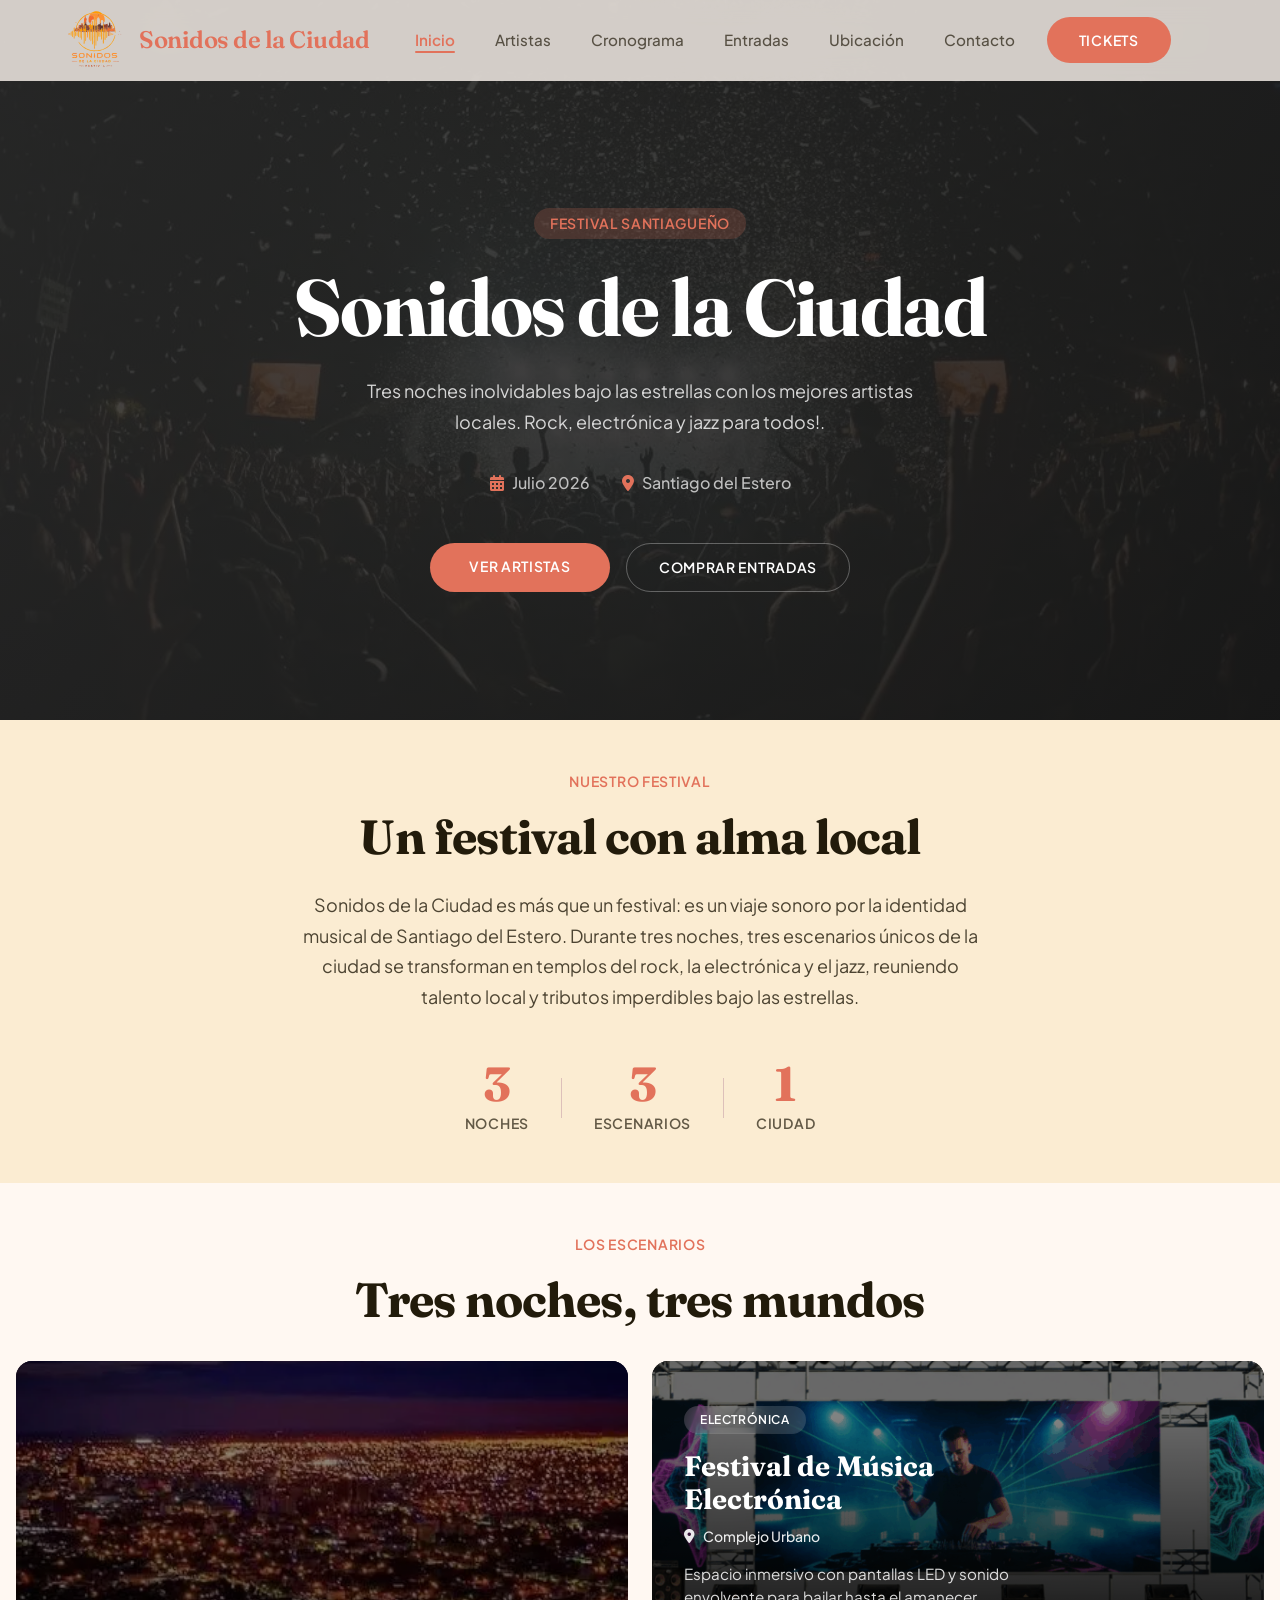
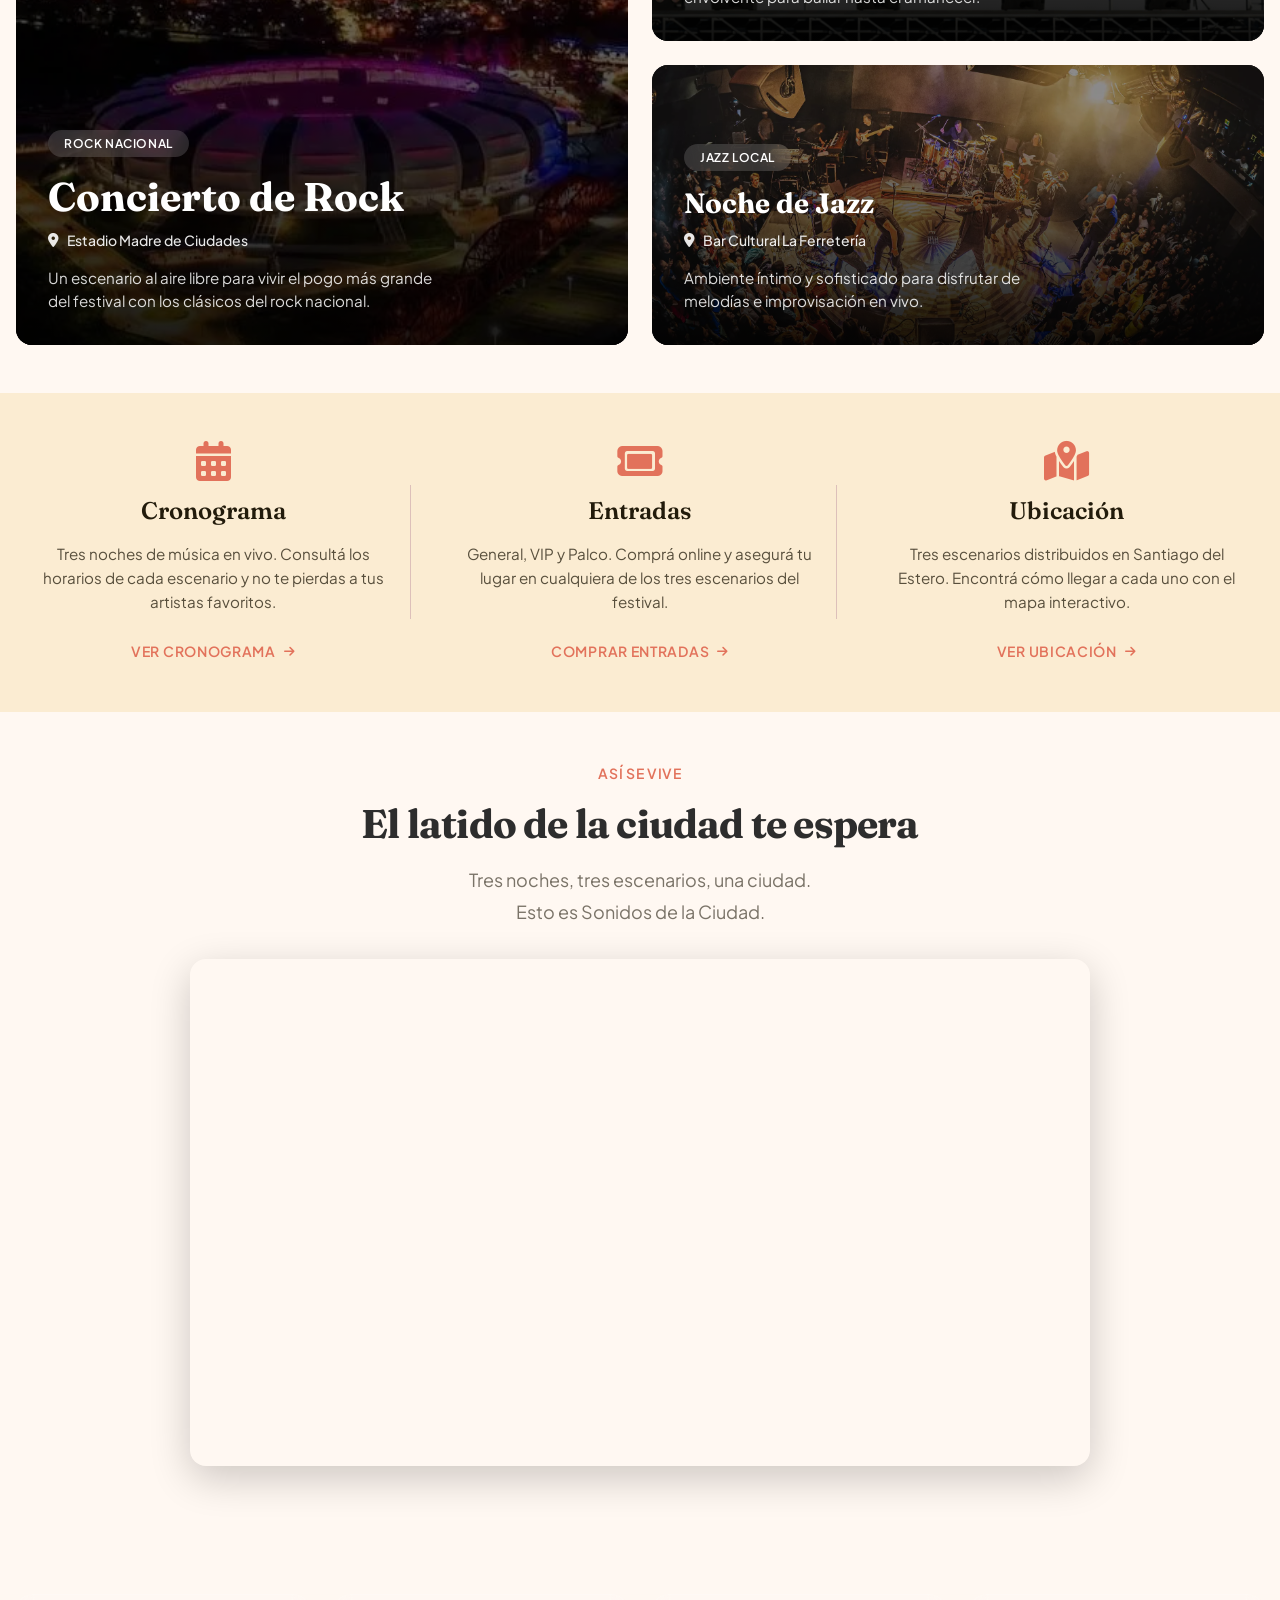
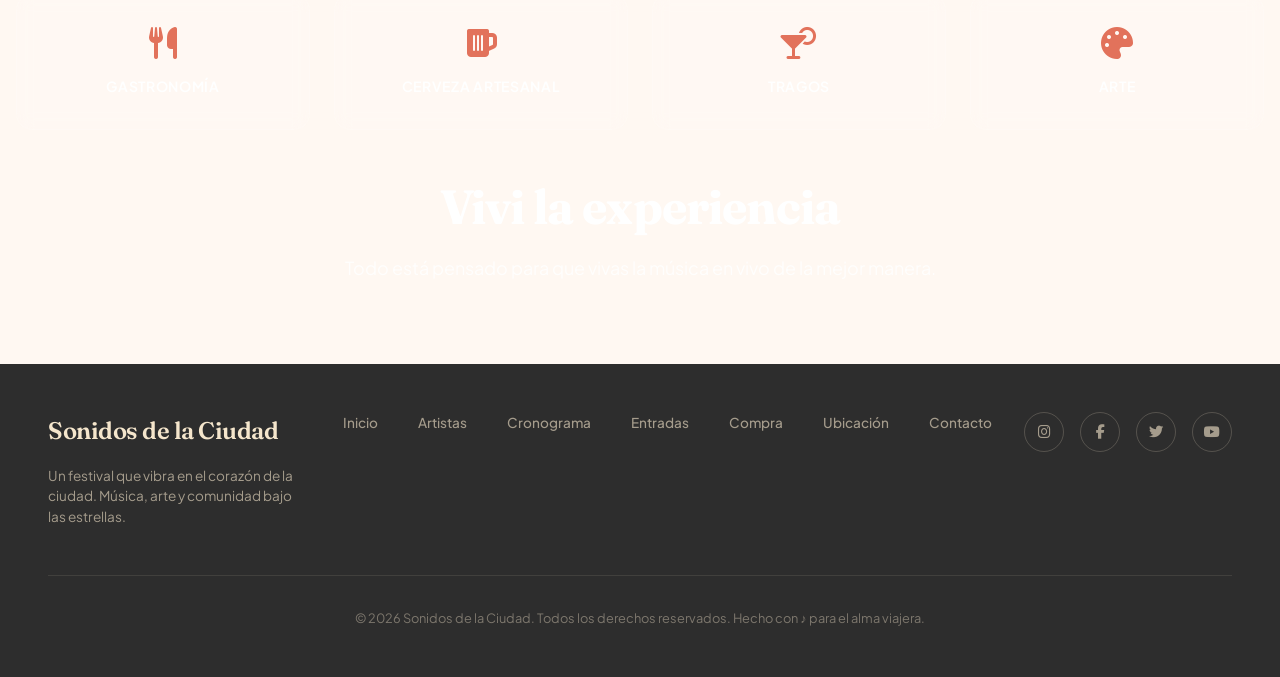
==== commit 1d2d9a5b: "web finalizada modificaciones finales Co-authored-by: CommandCodeBot <noreply@commandcode.ai>" ====
--- a/index.html
+++ b/index.html
@@ -9,7 +9,13 @@
   <title>Sonidos de la Ciudad - FESTIVAL SANTIAGUEÑO</title>
 
   <!-- Favicon -->
-  <link rel="icon" type="image/x-icon" href="favicon.ico">
+  <link rel="icon" type="image/x-icon" href="assets/img/icons/favicon.ico">
+  <link rel="icon" type="image/png" sizes="32x32" href="assets/img/icons/favicon-32x32.png">
+  <link rel="icon" type="image/png" sizes="16x16" href="assets/img/icons/favicon-16x16.png">
+  <link rel="apple-touch-icon" href="assets/img/icons/apple-touch-icon.png">
+  <link rel="icon" type="image/png" sizes="192x192" href="assets/img/icons/android-chrome-192x192.png">
+  <link rel="icon" type="image/png" sizes="512x512" href="assets/img/icons/android-chrome-512x512.png">
+  <link rel="manifest" href="site.webmanifest">
 
   <!-- Google Fonts: Fraunces & Plus Jakarta Sans -->
   <link rel="preconnect" href="https://fonts.googleapis.com">
@@ -41,7 +47,7 @@
     <div class="hero-content">
       <span class="hero-label">Festival Santiagueño</span>
       <h1 class="hero-title">Sonidos de la Ciudad</h1>
-      <p class="hero-subtitle body-lg">Tres noches inolvidables bajo las estrellas con los mejores artistas locales. Rock, electrónica y jazz para todos!</p>
+      <p class="hero-subtitle body-lg">Tres noches inolvidables bajo las estrellas con los mejores artistas locales. Rock, electrónica y jazz para todos!.</p>
       <div class="hero-meta">
         <span class="hero-date"><i class="fas fa-calendar-alt"></i>Julio  2026</span>
         <span class="hero-location"><i class="fas fa-map-marker-alt"></i> Santiago del Estero</span>
@@ -155,6 +161,25 @@
   </section>
 </main>
 
+  <!-- Video Promocional -->
+  <section class="promo-video">
+    <div class="promo-video-content">
+      <span class="promo-label">Así se vive</span>
+      <h2 class="promo-title">El latido de la ciudad te espera</h2>
+      <p class="promo-text body-lg">Tres noches, tres escenarios, una ciudad. <br>Esto es Sonidos de la Ciudad.</p>
+      <div class="promo-video-wrapper">
+        <iframe
+          src="https://www.youtube.com/embed/-f5rqnZOOds?si=A6K7aAgEWtWWMYTq"
+          title="Sonidos de la Ciudad - Video promocional"
+          frameborder="0"
+          allow="accelerometer; autoplay; clipboard-write; encrypted-media; gyroscope; picture-in-picture; web-share"
+          referrerpolicy="strict-origin-when-cross-origin"
+          allowfullscreen>
+        </iframe>
+      </div>
+    </div>
+  </section>
+
   <!-- Experience Section (Vivi la experiencia) -->
   <section class="experience">
     <div class="experience-content">
--- a/css/style.css
+++ b/css/style.css
@@ -117,8 +117,8 @@
 /* --- Contenedor principal --- */
 main {
   flex: 1;
-  padding: var(--spacing-xl) var(--spacing-md);
-  max-width: 1280px;
+  /* padding: var(--spacing-xl) var(--spacing-md); */
+  /* max-width: 1280px; */
   margin: 0 auto;
   width: 100%;
 }
@@ -152,13 +152,12 @@
   pointer-events: none;
   position: fixed;
   inset: 0;
-  z-index: 9999;
+  z-index: 40;
   opacity: 0.03;
   background-image: url("https://www.transparenttextures.com/patterns/p6.png");
 }
 
 /* --- Botones base --- */
-
 .btn {
   display: inline-block;
   padding: 0.75rem 2rem;
@@ -170,58 +169,38 @@
   text-transform: uppercase;
   cursor: pointer;
   border: none;
-
-  transition:
-    background-color 0.3s ease,
-    color 0.3s ease,
-    transform 0.3s ease,
-    box-shadow 0.3s ease;
-}
-
-
-/* ==========================
-   BOTÓN PRINCIPAL
-   ========================== */
+}
 
 .btn-primary {
   background-color: var(--color-terracotta);
   color: var(--color-on-primary);
 }
 
-
 .btn-primary:hover {
   background-color: var(--color-primary);
   color: var(--color-on-primary);
-
-  transform: translateY(-3px);
-
-  box-shadow:
-    0 8px 20px rgba(226, 114, 91, 0.35);
-}
-
-
-/* ==========================
-   BOTÓN SECUNDARIO
-   ========================== */
+}
 
 .btn-secondary {
   background-color: transparent;
   color: var(--color-on-background);
-
   border: 1px solid rgba(34, 27, 11, 0.2);
 }
 
-
 .btn-secondary:hover {
-
-  background-color: rgba(245, 230, 204, 0.35);
-
-  color: var(--color-on-background);
-
-  transform: translateY(-3px);
-
-  box-shadow:
-    0 8px 20px rgba(34, 27, 11, 0.12);
+  background-color: rgba(245, 230, 204, 0.2);
+}
+
+.btn-outline-light {
+  background-color: transparent;
+  color: var(--color-white);
+  border: 1px solid rgba(255, 255, 255, 0.3);
+}
+
+.btn-outline-light:hover {
+  background-color: rgba(255, 255, 255, 0.15);
+  border-color: rgba(255, 255, 255, 0.5);
+  color: var(--color-white);
 }
 
 /* --- Labels y texto pequeño --- */
@@ -248,3 +227,49 @@
   font-size: 1rem;
   line-height: 1.5;
 }
+
+/* --- Botón flotante volver arriba --- */
+.btn-scroll-top {
+  position: fixed;
+  bottom: 2rem;
+  right: 2rem;
+  width: 48px;
+  height: 48px;
+  border-radius: 50%;
+  background-color: var(--color-terracotta);
+  color: var(--color-on-primary);
+  border: none;
+  cursor: pointer;
+  font-size: 1.2rem;
+  display: flex;
+  align-items: center;
+  justify-content: center;
+  box-shadow: 0 4px 16px rgba(226, 114, 91, 0.35);
+  opacity: 0;
+  visibility: hidden;
+  transform: translateY(20px);
+  transition: opacity 0.35s ease, visibility 0.35s ease, transform 0.35s ease, background-color 0.3s ease;
+  z-index: 999;
+}
+
+.btn-scroll-top.visible {
+  opacity: 1;
+  visibility: visible;
+  transform: translateY(0);
+}
+
+.btn-scroll-top:hover {
+  background-color: var(--color-ochre);
+  transform: translateY(-4px);
+  box-shadow: 0 8px 24px rgba(204, 119, 34, 0.45);
+}
+
+@media (max-width: 480px) {
+  .btn-scroll-top {
+    bottom: 1.25rem;
+    right: 1.25rem;
+    width: 42px;
+    height: 42px;
+    font-size: 1rem;
+  }
+}
--- a/css/navbar.css
+++ b/css/navbar.css
@@ -25,23 +25,34 @@
 }
 
 header .logo a {
+  display: flex;
+  align-items: center;
+  gap: 0.8rem;
   font-family: var(--font-heading);
-  font-size: 1.5rem;
+  font-size: clamp(1.05rem, 2vw, 1.5rem);
   font-weight: 600;
   color: var(--color-terracotta);
   letter-spacing: -0.02em;
-  margin-right: 2.5rem;
+  text-decoration: none;
+  margin-right: auto;
+  white-space: nowrap;
 }
 
 header .logo a:hover {
   color: var(--color-primary);
 }
 
+.logo-icon {
+  height: 4rem;
+  width: auto;
+  flex-shrink: 0;
+}
+
 nav {
   flex: 1;
   display: flex;
   align-items: center;
-  justify-content: space-between;
+  justify-content: center;
   gap: 2rem;
 }
 
@@ -80,7 +91,7 @@
   border-radius: 1px;
 }
 
-/* --- Botón CTA en navbar --- */
+/* --- Botón CTA --- */
 .nav-cta {
   background-color: var(--color-terracotta);
   color: var(--color-on-primary);
@@ -98,7 +109,12 @@
   color: var(--color-on-primary);
 }
 
-/* --- Menú hamburguesa (móvil) --- */
+/* En desktop se ve el CTA del navbar; el de dentro del menú queda oculto */
+.nav-cta-item {
+  display: none;
+}
+
+/* --- Botón hamburguesa (trigger, oculto en desktop) --- */
 .menu-toggle {
   display: none;
   background: none;
@@ -106,73 +122,153 @@
   cursor: pointer;
   padding: 0.5rem;
   z-index: 100;
-}
-
-.hamburger {
-  display: block;
-  width: 24px;
-  height: 2px;
-  background-color: var(--color-on-background);
-  position: relative;
-}
-
-.hamburger::before,
-.hamburger::after {
-  content: '';
-  position: absolute;
-  width: 24px;
-  height: 2px;
-  background-color: var(--color-on-background);
-}
-
-.hamburger::before {
-  top: -7px;
-}
-
-.hamburger::after {
-  top: 7px;
-}
-
-/* --- Responsive --- */
-/* Cambiamos de 768px a 1024px para que en tablets use el menú hamburguesa y el logo respire */
-@media (max-width: 1200px) {
-  .logo a {
-    white-space: nowrap; /* Por seguridad, evita que se divida en líneas */
-  }
-
+  margin-left: auto;
+  color: var(--color-on-background);
+  font-size: 1.5rem;
+  line-height: 1;
+}
+
+/* Una vez que el menú está abierto, se oculta el trigger (queda el botón X) */
+.menu-toggle[aria-expanded="true"] {
+  display: none;
+}
+
+/* --- Botón de cierre (X), fijo arriba a la izquierda --- */
+.menu-close {
+  display: none;
+  position: fixed;
+  top: 1.5rem;
+  left: 1.5rem;
+  width: 44px;
+  height: 44px;
+  align-items: center;
+  justify-content: center;
+  background: none;
+  border: none;
+  cursor: pointer;
+  z-index: 110;
+  opacity: 0;
+  transform: rotate(-90deg);
+  transition: opacity 0.3s ease 0.25s, transform 0.4s ease 0.25s;
+  color: var(--color-on-background);
+  font-size: 1.5rem;
+  line-height: 1;
+}
+
+/* ============================================
+   RESPONSIVE — Rango intermedio (≤1150px)
+   Reduce el gap de los links para evitar que
+   el texto del logo se quiebre antes del
+   breakpoint del menú hamburguesa.
+   ============================================ */
+@media (max-width: 1150px) {
+  .nav-links {
+    gap: 1.25rem;
+  }
+
+  nav {
+    gap: 1rem;
+  }
+
+  .nav-cta {
+    padding: 0.65rem 1.25rem;
+    font-size: 0.8rem;
+  }
+}
+
+/* ============================================
+   RESPONSIVE — Tablet y móvil (≤1024px)
+   El comportamiento es el mismo en ambos casos:
+   menú a pantalla completa activado por hamburguesa.
+   ============================================ */
+@media (max-width: 1024px) {
   header .nav-container {
-    padding: 1rem 1.25rem;
+    padding: 1rem 1.5rem;
+  }
+
+  .logo-icon {
+    height: 3.5rem;
+  }
+
+  header .logo a {
+    font-size: 1.5rem;
+    gap: 0.35rem;
   }
 
   .menu-toggle {
     display: block;
   }
 
+  /* El CTA de escritorio desaparece; solo queda el de dentro del menú */
+  .nav-cta--desktop {
+    display: none;
+  }
+
+  .nav-cta-item {
+    display: block;
+    margin-top: 1rem;
+    
+  }
+  .nav-cta-item a{
+   color: var(--color-sand);   
+   padding: 1rem 2rem; 
+  }
+
   .nav-links {
     position: fixed;
-    top: 0;
-    right: -100%;
-    width: 70%;
-    max-width: 300px;
+    inset: 0;
+    width: 100%;
     height: 100vh;
     background-color: var(--color-background);
     flex-direction: column;
     justify-content: center;
     align-items: center;
-    gap: 2rem;
-    box-shadow: -4px 0 20px rgba(0, 0, 0, 0.1);
-    z-index: 1000; /* Asegura que el menú quede por encima de todo */
+    gap: 1.75rem;
+    z-index: 95;
+
+    /* Efecto de revelado circular desde el botón hamburguesa */
+    clip-path: circle(0% at calc(100% - 2.5rem) 2.75rem);
+    transition: clip-path 0.6s cubic-bezier(0.65, 0, 0.35, 1);
+    pointer-events: none;
   }
 
   .nav-links.active {
-    right: 0;
+    clip-path: circle(150% at calc(100% - 2.5rem) 2.75rem);
+    pointer-events: auto;
+  }
+
+  .nav-links.active .menu-close {
+    display: flex;
+    opacity: 1;
+    transform: rotate(0deg);
   }
 
   .nav-links a {
-    font-size: 1.1rem;
-  }
-
-  .nav-cta {
-    margin-top: 1rem;
-  }
-}+    font-size: 1.25rem;
+  }
+
+  /* --- Aparición escalonada de cada item del menú --- */
+  .nav-links li {
+    opacity: 0;
+    transform: translateY(16px);
+    transition: opacity 0.4s ease, transform 0.4s ease;
+  }
+
+  .nav-links.active li {
+    opacity: 1;
+    transform: translateY(0);
+  }
+
+  .nav-links.active li:nth-child(2) { transition-delay: 0.15s; }
+  .nav-links.active li:nth-child(3) { transition-delay: 0.20s; }
+  .nav-links.active li:nth-child(4) { transition-delay: 0.25s; }
+  .nav-links.active li:nth-child(5) { transition-delay: 0.30s; }
+  .nav-links.active li:nth-child(6) { transition-delay: 0.35s; }
+  .nav-links.active li:nth-child(7) { transition-delay: 0.40s; }
+  .nav-links.active li:nth-child(8) { transition-delay: 0.45s; }
+}
+
+/* Bloqueo de scroll del body cuando el menú está abierto */
+body.nav-open {
+  overflow: hidden;
+};
--- a/css/footer.css
+++ b/css/footer.css
@@ -7,10 +7,10 @@
   background-color: var(--color-charcoal);
   color: var(--color-sand);
   width: 100%;
-  padding: 5rem 4rem;
+  padding: var(--spacing-xxl) var(--spacing-xxl);
   display: flex;
   flex-direction: column;
-  gap: 3rem;
+  gap: var(--spacing-xxl);
 }
 
 
--- a/css/index.css
+++ b/css/index.css
@@ -488,6 +488,67 @@
   }
 }
 
+/* --- Promo Video Section --- */
+.promo-video {
+  background-color: var(--color-background);
+  padding: var(--spacing-xxl) var(--spacing-md);
+}
+
+.promo-video-content {
+  max-width: 900px;
+  margin: 0 auto;
+  text-align: center;
+}
+
+.promo-label {
+  display: inline-block;
+  color: var(--color-terracotta);
+  font-family: var(--font-body);
+  font-size: 0.875rem;
+  font-weight: 600;
+  letter-spacing: 0.05em;
+  text-transform: uppercase;
+  margin-bottom: var(--spacing-md);
+}
+
+.promo-title {
+  font-size: clamp(1.8rem, 4vw, 2.5rem);
+  font-weight: 700;
+  color: var(--color-charcoal);
+  margin-bottom: var(--spacing-md);
+  letter-spacing: -0.02em;
+}
+
+.promo-text {
+  color: var(--color-text-muted);
+  max-width: 600px;
+  margin: 0 auto var(--spacing-xl);
+}
+
+.promo-video-wrapper {
+  position: relative;
+  width: 100%;
+  aspect-ratio: 16 / 9;
+  border-radius: var(--border-radius-lg);
+  overflow: hidden;
+  box-shadow: 0 12px 40px rgba(0, 0, 0, 0.2);
+}
+
+.promo-video-wrapper iframe {
+  position: absolute;
+  top: 0;
+  left: 0;
+  width: 100%;
+  height: 100%;
+  border: none;
+}
+
+@media (max-width: 480px) {
+  .promo-video {
+    padding: var(--spacing-xl) var(--spacing-sm);
+  }
+}
+
 /* --- Experience Section --- */
 .experience {
   background: linear-gradient(135deg, rgba(45, 45, 45, 0.92) 0%, rgba(26, 26, 26, 0.95) 100%),
